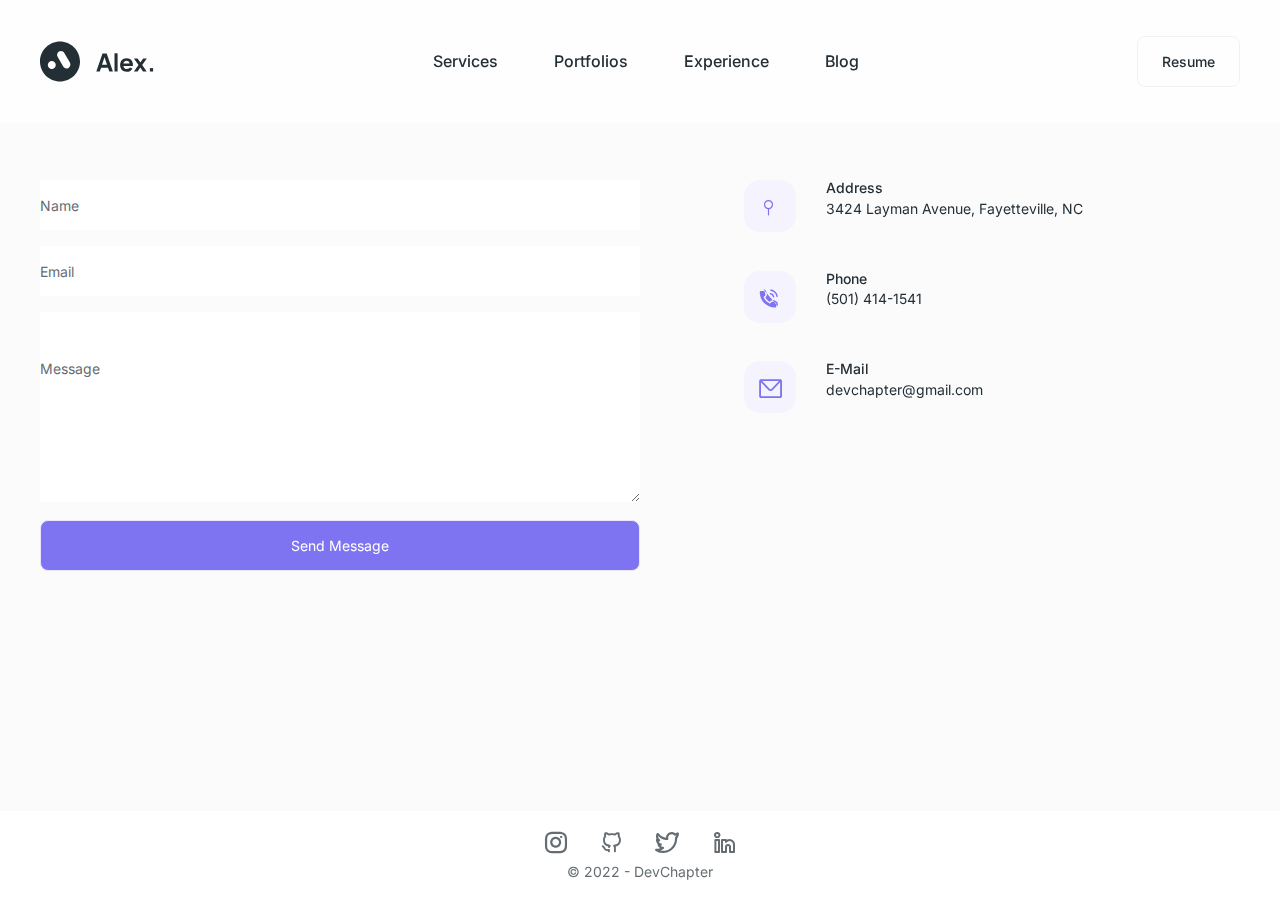
==== home.html @ d9681995 "second" ====
<!DOCTYPE html>
<html lang="ru">

<head>
	<title>HomePage</title>
	<meta charset="UTF-8">
	<meta name="format-detection" content="telephone=no">
	<!-- <style>body{opacity: 0;}</style> -->
	<link rel="stylesheet" href="css/style.min.css?_v=20221115214520">
	<link rel="shortcut icon" href="favicon.ico">
	<!-- <meta name="robots" content="noindex, nofollow"> -->
	<meta name="viewport" content="width=device-width, initial-scale=1.0">
</head>

<body>
	<div data-fp class="wrapper">
		<header class="header">
			<div class="header__container">
				<a href="" class="header__clogo"><img src="img/logo.svg" alt="logo"></a>
				<!-- <a href="" class="header__logo">

			<svg class="icon">
				<use xlink:href="img/icons/icons.svg#svg-logo"></use>
			</svg>

		</a> -->

				<div class="header__menu menu">

					<nav class="menu__body">
						<ul class="menu__list">
							<li class="menu__item"><a data-goto=".services" href="" class="menu__link">Services</a></li>
							<li class="menu__item"><a data-goto=".portfolio" href="" class="menu__link">Portfolios</a></li>
							<li class="menu__item"><a data-goto=".carer" href="" class="menu__link">Experience</a></li>
							<li class="menu__item"><a data-goto=".blog" href="" class="menu__link">Blog</a></li>
						</ul>
					</nav>
				</div>
				<div class="header__actions">
					<a href="" class="header__button">Resume</a>
					<button type="button" class=" icon-menu">
						<span></span>
						<!-- <span></span>
				<span></span> -->
					</button>

				</div>

			</div>
		</header>
		<main class="page">
			<!-- <section data-fp-section class="page__main main-section">
				<div class="main-section__container">

					<div class="main-section__content">
						<div class="main-section__title title">
							<div class="title__label">MY NAME IS</div>
							<h1 class="title__value title__value_big">Alex<span> Smith.</span>
							</h1>
						</div>
						<div class="main-section__text text">
							<p>
								Creative front-end developer with more than +5 years of experience in enterprise
								companies
								and
								startups. Proficient in JavaScript, Angular, and React. Passionate about UI/UX
							</p>
						</div>
						<div class="main-section__social social">
							<a href="" class="social__link _icon-s-instagram"></a>
							<a href="" class="social__link _icon-s-git"></a>
							<a href="" class="social__link _icon-s-twi"></a>
							<a href="" class="social__link _icon-s-lnd"></a>
						</div>
					</div>
					<div class="main-section__decor decor-main-section">
						<div class="decor-main-section__box">
							<div class="decor-main-section__image">
								<picture><source srcset="img/main/picture.webp" type="image/webp"><img class="decor-main-section__picture" src="img/main/picture.png" alt="picture"></picture>
							</div>
						</div>
					</div>
				</div>
			</section>
			<section data-fp-section class="page__services services">
				<div class="services__container">
					<div class="services__title title">
						<div class="title__label">SERVICES</div>
						<h2 class="title__value">Specialized in
						</h2>
					</div>
					<div class="services__items">
						<article class="services__item item-service">
							<div class="item-service__icon"><img src="img/services/service-1.svg" alt="icon"></div>
							<h4 class="item-service__title">UI/UX Design</h4>
							<div class="item-service__text">Turn what you have in mind of a digital product into
								reality. For any platform you consider.</div>
						</article>
						<article class="services__item item-service">
							<div class="item-service__icon"><img src="img/services/service-2.svg" alt="icon"></div>
							<h4 class="item-service__title">Application Development</h4>
							<div class="item-service__text">Standard designing, building, and implementing your
								applications with documentation.
							</div>
						</article>
						<article class="services__item item-service">
							<div class="item-service__icon"><img src="img/services/service-3.svg" alt="icon"></div>
							<h4 class="item-service__title">Web Development</h4>
							<div class="item-service__text">Create and maintain your websites and also take care of its
								performance and traffic capacity.</div>
						</article>
					</div>
				</div>
			</section>
			<section data-fp-section class="page__portfolio portfolio">
				<div class="portfolio__container _container">
					<div class="portfolio__wrapper">
						<div class="portfolio__title title">
							<div class="title__label">MY WORKS</div>
							<h2 class="title__value">Featured Portfolios
							</h2>
						</div>
						<div class="portfolio__slider-controls">
							<div class=" portfolio__slider-prev portfolio__slider_last _icon-arrow"></div>
							<div class="portfolio__slider-next _icon-arrow"></div>
						</div>
					</div>
					<div class="portfolio__slider">
						<div class="portfolio__swiper">
							<div class="portfolio__slide">
								<div class="portfolio__item">
									<div class="portfolio__picture-ibg"><img src="img/Portfolios/pic1.jpg" alt=""
											class="portfolio__img">
									</div>
									<div class="portfolio__content content-portfolio">
										<div class="content-portfolio__title">Agency Website.</div>
										<button class="content-portfolio__button button">WordPress</button>
										<a href="" class="content-portfolio__link _icon-link"></a>
									</div>
								</div>
							</div>
							<div class="portfolio__slide">
								<div class="portfolio__item">
									<div class="portfolio__picture-ibg"><img src="img/Portfolios/pic2.jpg" alt=""
											class="portfolio__img"></div>
									<div class="portfolio__content content-portfolio">
										<div class="content-portfolio__title">Dashboard Website.</div>
										<button class="content-portfolio__button button">React</button>
										<a href="" class="content-portfolio__link _icon-link"></a>
									</div>
								</div>
							</div>
							<div class="portfolio__slide">
								<div class="portfolio__item">
									<div class="portfolio__picture-ibg"><img src="img/Portfolios/pic3.jpg" alt=""
											class="portfolio__img"></div>
									<div class="portfolio__content content-portfolio">
										<div class="content-portfolio__title">Support Center Website.</div>
										<button class="content-portfolio__button button">PHP</button>
										<a href="" class="content-portfolio__link _icon-link"></a>
									</div>
								</div>
							</div>

							<div class="portfolio__slide">
								<div class="portfolio__item">
									<div class="portfolio__picture-ibg"><img src="img/Portfolios/pic3.jpg" alt=""
											class="portfolio__img"></div>
									<div class="portfolio__content content-portfolio">
										<div class="content-portfolio__title">Support Center Website.</div>
										<button class="content-portfolio__button button">PHP</button>
										<a href="" class="content-portfolio__link _icon-link"></a>
									</div>
								</div>
							</div>
						</div>
					</div>

				</div>
			</section>
			<section data-fp-section class="page__career carer">
				<div data-tabs="768" class="career__container">
					<div class="career__title title">
						<div class="title__label">career path</div>
						<div class="title__value">Work Experice</div>
					</div>
					<nav data-tabs-titles class="career__navigation navigation-career">
						<button type="button" class="navigation-career__title _tab-active">Apple</button>
						<button type="button" class="navigation-career__title">Microsoft</button>
						<button type="button" class="navigation-career__title">Facebook</button>
						<button type="button" class="navigation-career__title">Slack</button>

					</nav>
					<div data-tabs-body class="career__content content-career">
						<div class="content-career__body">
							<div class="content-career__title">Front-end Developer Apple .Inc</div>
							<div class="content-career__location">California, United States</div>
							<div class="content-career__time">Nov 2020 - Present · Full-time</div>
							<div class="content-career__categories">
								<a href="#" class="content-career__link">Swift</a>
								<a href="#" class="content-career__link">Go</a>
							</div>
							<ol class="content-career__list list-content-career">
								<li class="list-content-career__link">
									Improving overall website performance for mobile
									users.
								</li>
								<li class="list-content-career__link">
									Collaborate with back-end developers and web
									designers to improve usability
								</li>
								<li class="list-content-career__link">
									Add voice search feature for mobile app.
								</li>
								<li class="list-content-career__link">
									Developing an admin panel to manage contents,
									users, products and ...
								</li>
							</ol>

						</div>
						<div class="content-career__body">
							<div class="content-career__title">FullStack Softline</div>
							<div class="content-career__location">California, United States</div>
							<div class="content-career__time">Nov 2020 - Present · Full-time</div>
							<div class="content-career__categories">
								<a href="#" class="content-career__link">Swift</a>
								<a href="#" class="content-career">Go</a>
							</div>
							<ol class="content-career__list list-content-career">
								<li class="list-content-career__link">
									Improving overall website performance for mobile
									users.
								</li>
								<li class="list-content-career__link">
									Collaborate with back-end developers and web
									designers to improve usability
								</li>
								<li class="list-content-career__link">
									Add voice search feature for mobile app.
								</li>
								<li class="list-content-career__link">
									Developing an admin panel to manage contents,
									users, products and ...
								</li>
							</ol>
						</div>
						<div class="content-career__body">
							<div class="content-career__title">Back-end Devaloper FB</div>
							<div class="content-career__location">California, United States</div>
							<div class="content-career__time">Nov 2020 - Present · Full-time</div>
							<div class="content-career__categories">
								<a href="#" class="content-career__link">Swift</a>
								<a href="#" class="content-career">Go</a>
							</div>
							<ol class="content-career__list list-content-career">
								<li class="list-content-career__link">
									Improving overall website performance for mobile
									users.
								</li>
								<li class="list-content-career__link">
									Collaborate with back-end developers and web
									designers to improve usability
								</li>
								<li class="list-content-career__link">
									Add voice search feature for mobile app.
								</li>
								<li class="list-content-career__link">
									Developing an admin panel to manage contents,
									users, products and ...
								</li>
							</ol>
						</div>
						<div class="content-career__body">
							<div class="content-career__title">Manager</div>
							<div class="content-career__location">California, United States</div>
							<div class="content-career__time">Nov 2020 - Present · Full-time</div>
							<div class="content-career__categories">
								<a href="#" class="content-career__link">Swift</a>
								<a href="#" class="content-career">Go</a>
							</div>
							<ol class="content-career__list list-content-career">
								<li class="list-content-career__link">
									Improving overall website performance for mobile
									users.
								</li>
								<li class="list-content-career__link">
									Collaborate with back-end developers and web
									designers to improve usability
								</li>
								<li class="list-content-career__link">
									Add voice search feature for mobile app.
								</li>
								<li class="list-content-career__link">
									Developing an admin panel to manage contents,
									users, products and ...
								</li>
							</ol>
						</div>
					</div>
				</div>

			</section>

			<section data-fp-section class="page__blog blog">
				<div class="blog__container">
					<div class="blog__title title">
						<div class="blog__title_wrapper">
							<div class="title__label">MY ARTICLES</div>
							<h2 class="title__value">Personal Blog
							</h2>
						</div>
					</div>
					<div class="blog__cards">
						<div class="card-blog">
							<a href="#" class="card-blog__picture-ibg"><picture><source srcset="img/Blog/pic1.webp" type="image/webp"><img src="img/Blog/pic1.jpg" alt=""></picture></a>
							<article class="card-blog__content">
								<a href="#" class="card-blog__title">How to prototype in figma
								</a>
								<div class="card-blog__date">July 15, 2021
								</div>
								<div class="card-blog__text">Lorem ipsum dolor sit amet, consectetur adipiscing elit.
									Fusce
									id magna nec ante scelerisque laoreet. Fusce finibus ...
								</div>
								<a href="" class="card-blog__link">Continue Reading </a>
							</article>

						</div>
						<div class="card-blog">
							<a href="#" class="card-blog__picture-ibg"><picture><source srcset="img/Blog/pic2.webp" type="image/webp"><img src="img/Blog/pic2.jpg" alt=""></picture></a>
							<article class="card-blog__content">
								<a href="#" class="card-blog__title">Being more productive with Notion.
								</a>
								<div class="card-blog__date">July 15, 2021
								</div>
								<div class="card-blog__text">Lorem ipsum dolor sit amet, consectetur adipiscing elit.
									Fusce
									id magna nec ante scelerisque laoreet. Fusce finibus ...
								</div>
								<a href="" class="card-blog__link">Continue Reading </a>
							</article>
						</div>
						<div class="card-blog">
							<a href="#" class="card-blog__picture-ibg"><picture><source srcset="img/Blog/pic3.webp" type="image/webp"><img src="img/Blog/pic3.jpg" alt=""></picture></a>
							<article class="card-blog__content">
								<a href="#" class="card-blog__title">Beginners guide to adobe illustrator
								</a>
								<div class="card-blog__date">July 15, 2021
								</div>
								<div class="card-blog__text">Lorem ipsum dolor sit amet, consectetur adipiscing elit.
									Fusce
									id magna nec ante scelerisque laoreet. Fusce finibus ...
								</div>
								<a href="" class="card-blog__link">Continue Reading </a>
							</article>
						</div>
					</div>
				</div>
			</section>

			<section data-fp-section class="page__testimonials testimonials">
				<div class="testimonials__container">
					<div class="testimonials__title title">

						<div class="title__label">MY ARTICLES</div>
						<h2 class="title__value">Testimonials
						</h2>

					</div>
					<div class="testimonials__items">
						<div class="testimonials__item item-testimonials ">
							<div class="item-testimonials__avatar-ibg"><picture><source srcset="img/testimonials/Avatar1.webp" type="image/webp"><img src="img/testimonials/Avatar1.jpg" alt=""></picture>
							</div>
							<div class="item-testimonials__text text">We were very pleased to hear how you resolved our
								website's
								user interface issues and challenges.
							</div>
							<div class="item-testimonials__name">Amelia Miller</div>
							<div class="item-testimonials__profession date">Designer</div>
						</div>
						<div class="testimonials__item item-testimonials ">
							<div class="item-testimonials__avatar-ibg"><picture><source srcset="img/testimonials/Avatar2.webp" type="image/webp"><img src="img/testimonials/Avatar2.jpg" alt=""></picture>
							</div>
							<div class="item-testimonials__text text">I’m glad I decided to work with you. The project
								was delivered on time with all the requirements.

							</div>
							<div class="item-testimonials__name">James Delaney
							</div>
							<div class="item-testimonials__profession date">Developer</div>
						</div>
						<div class="testimonials__item item-testimonials ">
							<div class="item-testimonials__avatar-ibg"><picture><source srcset="img/testimonials/Avatar3.webp" type="image/webp"><img src="img/testimonials/Avatar3.jpg" alt=""></picture>
							</div>
							<div class="item-testimonials__text text">The management of our projects was always faced
								with difficulties, but you handled these well.
								The management of our projects was always faced
								with difficulties, but you handled these well.

							</div>
							<div class="item-testimonials__name">Isabella Bennett</div>
							<div class="item-testimonials__profession date">Manager</div>
						</div>
					</div>
				</div>
			</section>


			<section data-fp-section class="page__skills skills">
				<div class="skills__container">
					<div class="skills__title title">
						<div class="title__label">LEARNING PATH</div>
						<h2 class="title__value">Education & Skills
						</h2>
					</div>

					<div class="skills__body">
						<div class="skills__timeline timeline">
							<div class="timeline__item">
								<div class="timeline__title">Kingston university</div>
								<div class="timeline__text">Master's degree - Software Engineering</div>
								<div class="timeline__date">2019 - 2021</div>
							</div>

							<div class="timeline__item">
								<div class="timeline__title">Kingston university</div>
								<div class="timeline__text">Bachelor's degree - Computer Engineering</div>
								<div class="timeline__date">2015 - 2019</div>
							</div>
							<div class="timeline__item">
								<div class="timeline__title">Westminster School </div>
								<div class="timeline__text">Master's degree - Software Engineering</div>
								<div class="timeline__date">2019 - 2021</div>
							</div>
						</div>
						<div class="skills__content content-skills">
							<div class="content-skills__text text">
								<p>For 5+ years, I have been continuously learning in the field of front-end and
									experimenting with new technologies and frameworks, and here you can see a summary
									of my
									skills.</p>
							</div>
							<div class="content-skills__items">
								<div class="content-skills__item">
									<div class="content-skills__label">React</div>
									<div class="content-skills__line">
										<span style="width:67.5%"></span>
									</div>

								</div>
								<div class="content-skills__item">
									<div class="content-skills__label">Angular</div>
									<div class="content-skills__line">
										<span style="width:52%"></span>
									</div>

								</div>
								<div class="content-skills__item">
									<div class="content-skills__label">Javascript</div>
									<div class="content-skills__line">
										<span style="width:63.8%"></span>
									</div>

								</div>
							</div>
						</div>
					</div>
				</div>
			</section> -->


		</main>


		<div data-fp-section class="page-bottom bottom-page">
			<section class="page__contact contact">
				<div class="contact__container _container">
					<div class="contact__left">
						<form class="contact__form form" action="">
							<div class="form__item">
								<input data-required data-placeholder-nohide autocomplete="off" placeholder="Name" type="text" name="form[]" data-error="Введите имя" data-value="" class=" form__input">
							</div>
							<div class="form__item">
								<input data-required="email" data-placeholder-nohide autocomplete="off" type="mail" placeholder="Email" name="form[]" data-error="Введен не верный E-mail" data-value="" class="form__input">
							</div>
							<div class="form__item">
								<textarea data-placeholder-nohide autocomplete="off" placeholder="Message" name="form[]" data-value="" class="form__input"></textarea>
							</div>
							<button type="submit" class="form__button">Send Message</button>
						</form>
					</div>
					<div class="contact__right">
						<a href="" alt="" class="contact__address _icon-pin">
							<!-- <svg class="contact__icon">
						<use xlink:href="img/icons/icons.svg#svg-pin"></use>
					</svg> -->
							<p>Address</p> 3424 Layman Avenue, Fayetteville, NC
						</a>
						<a href="" alt="" class="contact__phone _icon-phone">
							<!-- <svg class="contact__icon">
						<use xlink:href="img/icons/icons.svg#svg-phone"></use>
					</svg> -->
							<p>Phone</p>
							(501) 414-1541
						</a>
						<a href="" alt="" class="contact__mail _icon-mail">
							<!-- <svg class="contact__icon">
						<use xlink:href="img/icons/icons.svg#svg-mail"></use>
					</svg> -->
							<p>E-Mail</p>
							devchapter@gmail.com
						</a>
					</div>
				</div>
			</section>
			<footer class="footer">
				<div class="footer__container">
					<div class="footer__social social">
						<a href="www.instagram.com" class="social__link _icon-s-instagram"></a>
						<a href="" class="social__link _icon-s-git"></a>
						<a href="" class="social__link _icon-s-twi"></a>
						<a href="" class="social__link _icon-s-lnd"></a>
					</div>
					<!-- <ul class="footer__social social">
			<li class="social-item">
				<a href="" class="social__link _icon-s-instagram"></a>
			</li>
			<li class="social-item">
				<a href="" class="social__link _icon-s-git"></a>
			</li>
			<li class="social-item">
				<a href="" class="social__link _icon-s-twi"></a>
			</li>
			<li class="social-item">
				<a href="" class="social__link _icon-s-lnd"></a>
			</li>
		</ul> -->
					<div class="footer__copy">© 2022 - DevChapter</div>
				</div>
			</footer>

		</div>
	</div>
	<!-- <div id="popup" aria-hidden="true" class="popup">
	<div class="popup__wrapper">
		<div class="popup__content">
			<button data-close type="button" class="popup__close">Закрыть</button>
			<div class="popup__text">
				Text
			</div>
		</div>
	</div>
</div> -->
	<script src="js/app.min.js?_v=20221115214520"></script>
</body>

</html>
---- css/style.min.css ----
@charset "UTF-8";@import url(https://fonts.googleapis.com/css?family=Inter:regular,500&display=swap);@import url(https://fonts.googleapis.com/css?family=Plus+Jakarta+Sans:regular,500,600,700&display=swap);@font-face{font-family:icons;font-display:swap;src:url(../fonts/icons.woff2) format("woff2"),url(../fonts/icons.woff) format("woff");font-weight:400;font-style:normal}.navigation-career__title._tab-active::after,[class*=_icon-]:before{font-family:icons;font-style:normal;font-weight:400;font-variant:normal;text-transform:none;line-height:1;-webkit-font-smoothing:antialiased;-moz-osx-font-smoothing:grayscale}[class*=_icon-]:before{display:block}._icon-logo:before{content:"\e906"}._icon-mail:before{content:"\e907"}._icon-phone:before{content:"\e909"}._icon-pin:before{content:"\e908"}._icon-arrow:before{content:"\e900"}._icon-link:before{content:"\e901"}._icon-s-git:before{content:"\e902"}._icon-s-instagram:before{content:"\e903"}._icon-s-lnd:before{content:"\e904"}._icon-s-twi:before{content:"\e905"}*{padding:0;margin:0;border:0}*,:after,:before{-webkit-box-sizing:border-box;box-sizing:border-box}body,html{height:100%;min-width:320px}body{color:#232e35;line-height:1;font-family:Inter;font-size:1rem;-ms-text-size-adjust:100%;-moz-text-size-adjust:100%;-webkit-text-size-adjust:100%;-webkit-font-smoothing:antialiased;-moz-osx-font-smoothing:grayscale}button,input,textarea{font-family:Inter;font-size:inherit}button{cursor:pointer;color:inherit;background-color:inherit}a{color:inherit;text-decoration:none}a:visited{text-decoration:none}a:hover{text-decoration:none}ul li{list-style:none}img{vertical-align:top}h1,h2,h3,h4,h5,h6{font-weight:inherit;font-size:inherit}.icon{fill:#232e35;width:7.0625rem;height:2.5rem;position:relative;z-index:5}.lock body{overflow:hidden;-ms-touch-action:none;touch-action:none;-ms-scroll-chaining:none;overscroll-behavior:none}.wrapper{min-height:100%;display:-webkit-box;display:-ms-flexbox;display:flex;-webkit-box-orient:vertical;-webkit-box-direction:normal;-ms-flex-direction:column;flex-direction:column;overflow:hidden}.wrapper>main{-webkit-box-flex:1;-ms-flex:1 1 auto;flex:1 1 auto}.wrapper>*{min-width:0}[class*=__container]{max-width:76.875rem;margin:0 auto;min-height:100%;padding:0 .9375rem}.form__button{background-color:#7e74f1;color:#fff;font-size:.875rem;line-height:1.2142857143;padding-top:1rem;padding-bottom:1rem;border:1px solid #eae6fe;border-radius:8px}.button{display:-webkit-inline-box;display:-ms-inline-flexbox;display:inline-flex;padding:.25rem;color:#656d72;border:1px solid #f5f5f5;border-radius:4px;text-align:center;-webkit-box-pack:center;-ms-flex-pack:center;justify-content:center}.button._fw{width:100%}.fp-init body{overflow:hidden;-ms-touch-action:none;touch-action:none;-ms-scroll-chaining:none;overscroll-behavior:none}[data-fp]{min-height:100vh}.touch [data-fp]{min-height:calc(var(--vh,1vh) * 100)}.fp-init [data-fp]{z-index:1;-ms-touch-action:none;touch-action:none;position:relative;overflow:hidden}.fp-switching [data-fp-section]{-ms-touch-action:none;touch-action:none}.fp-init [data-fp-section]{position:absolute;top:0;left:0;right:0;bottom:0;width:100%;height:100%;overflow:auto}.fp-init .cards-mode [data-fp-section],.fp-init .slider-mode [data-fp-section]{-webkit-transition:-webkit-transform .7s cubic-bezier(.55,.085,0,.99) 0s;transition:-webkit-transform .7s cubic-bezier(.55,.085,0,.99) 0s;-o-transition:transform .7s cubic-bezier(.55,.085,0,.99) 0s;transition:transform .7s cubic-bezier(.55,.085,0,.99) 0s;transition:transform .7s cubic-bezier(.55,.085,0,.99) 0s,-webkit-transform .7s cubic-bezier(.55,.085,0,.99) 0s}.fp-init .fade-mode [data-fp-section]{-webkit-transition:opacity .5s ease-in-out 0s,visibility .5s ease-in-out 0s;-o-transition:opacity .5s ease-in-out 0s,visibility .5s ease-in-out 0s;transition:opacity .5s ease-in-out 0s,visibility .5s ease-in-out 0s}.fp-bullets{position:fixed;top:50%;-webkit-transform:translate(0,-50%);-ms-transform:translate(0,-50%);transform:translate(0,-50%);right:2.5rem;max-height:100%;display:-webkit-box;display:-ms-flexbox;display:flex;-webkit-box-orient:vertical;-webkit-box-direction:normal;-ms-flex-direction:column;flex-direction:column;-ms-flex-wrap:wrap;flex-wrap:wrap;-webkit-box-align:center;-ms-flex-align:center;align-items:center;-webkit-box-pack:center;-ms-flex-pack:center;justify-content:center;z-index:2;gap:.625rem}.fp-bullets .fp-bullet{cursor:pointer;width:1.25rem;height:1.25rem;-webkit-box-flex:0;-ms-flex:0 0 1.25rem;flex:0 0 1.25rem;border-radius:.625rem;background-color:#100c46;-webkit-box-shadow:0 0 .1875rem #6257fe,0 0 1.875rem rgba(255,255,255,.8);box-shadow:0 0 .1875rem #6257fe,0 0 1.875rem rgba(255,255,255,.8);border:.0625rem solid #fff;opacity:.6;-webkit-transition:opacity .4s ease-in-out 0s,background-color .4s ease-in-out 0s,-webkit-transform .4s ease-in-out 0s,-webkit-box-shadow .4s ease-in-out 0s;transition:opacity .4s ease-in-out 0s,background-color .4s ease-in-out 0s,-webkit-transform .4s ease-in-out 0s,-webkit-box-shadow .4s ease-in-out 0s;-o-transition:transform .4s ease-in-out 0s,opacity .4s ease-in-out 0s,background-color .4s ease-in-out 0s,box-shadow .4s ease-in-out 0s;transition:transform .4s ease-in-out 0s,opacity .4s ease-in-out 0s,background-color .4s ease-in-out 0s,box-shadow .4s ease-in-out 0s;transition:transform .4s ease-in-out 0s,opacity .4s ease-in-out 0s,background-color .4s ease-in-out 0s,box-shadow .4s ease-in-out 0s,-webkit-transform .4s ease-in-out 0s,-webkit-box-shadow .4s ease-in-out 0s}.fp-bullets .fp-bullet-active{opacity:1;background-color:#6257fe;-webkit-transform:translate3D(-.3125rem,-.125rem,0);-ms-transform:translate3D(-.3125rem,-.125rem,0);transform:translate3D(-.3125rem,-.125rem,0);-webkit-box-shadow:.3125rem .125rem .1875rem #100c46,0 0 1.875rem rgba(255,255,255,.8);box-shadow:.3125rem .125rem .1875rem #100c46,0 0 1.875rem rgba(255,255,255,.8)}[class*=-ibg]{position:relative}[class*=-ibg] img{position:absolute;width:100%;height:100%;top:0;left:0;-o-object-fit:cover;object-fit:cover}[class*=-ibg_contain] img{-o-object-fit:contain;object-fit:contain}.page__services{background:#fbfbfb}.page__career{background:#fbfbfb}.page__contact{background:#fbfbfb}.title__label{text-transform:uppercase;font-weight:500;font-size:.75rem;line-height:2;letter-spacing:.625em;color:#656d72;display:-webkit-box;display:-ms-flexbox;display:flex;-webkit-box-align:center;-ms-flex-align:center;align-items:center;gap:1rem}.title__label::before{content:"";width:1rem;height:.125rem;background-color:#d9d9d9}.title__label:not(:last-child){margin-bottom:.75em}.title__value{font-family:"Plus Jakarta Sans";font-weight:700;font-size:2.25rem;line-height:1.25}.title__value_big{line-height:1.25}.title__value span{color:#7e74f1}.text{line-height:2}.text:not(:last-child){margin-bottom:.9375rem}.social{display:-webkit-box;display:-ms-flexbox;display:flex;-ms-flex-wrap:wrap;flex-wrap:wrap;-webkit-box-align:center;-ms-flex-align:center;align-items:center;row-gap:.3125rem}.social__link{font-size:1.375rem;-webkit-transition:color .3s ease 0s;-o-transition:color .3s ease 0s;transition:color .3s ease 0s}.date{display:-webkit-inline-box;display:-ms-inline-flexbox;display:inline-flex;-webkit-box-pack:center;-ms-flex-pack:center;justify-content:center;-webkit-box-align:center;-ms-flex-align:center;align-items:center;-ms-grid-column-align:start;justify-self:start;font-size:.75rem;background-color:#fbfbfb;font-weight:500;line-height:1.2083333333;padding:.5rem .5rem}@-webkit-keyframes fade{0%{opacity:0}100%{opacity:1}}@keyframes fade{0%{opacity:0}100%{opacity:1}}.main-section__container{padding-bottom:1.875rem;padding-top:5rem;display:-ms-grid;display:grid;-ms-grid-columns:(1fr)[2];grid-template-columns:repeat(2,1fr);min-height:100%;-webkit-box-align:center;-ms-flex-align:center;align-items:center;-webkit-column-gap:1.25rem;-moz-column-gap:1.25rem;column-gap:1.25rem}.main-section .decor-main-section{max-width:336px;margin:0 1.375rem;-ms-grid-column-align:center;justify-self:center}.main-section .decor-main-section__box{position:relative;padding-bottom:119.0476190476%}.main-section .decor-main-section__box::after,.main-section .decor-main-section__box::before{content:"";position:absolute;top:0;left:0;width:100%;height:100%;border-radius:1rem}.main-section .decor-main-section__box::after{z-index:2;background:#eae6fe url(../img/main/lines.svg) top right/58% no-repeat}.main-section .decor-main-section__box::before{display:block;background-color:#7e74f1;z-index:1;-webkit-transform:rotate(-9deg);-ms-transform:rotate(-9deg);transform:rotate(-9deg)}.main-section .decor-main-section__image{position:absolute;top:0;left:0;width:100%;height:100%;border-radius:1rem;overflow:hidden}.main-section .decor-main-section__picture{z-index:3;position:absolute;bottom:0;left:0;max-width:100%}.services__container{display:-webkit-box;display:-ms-flexbox;display:flex;-webkit-box-orient:vertical;-webkit-box-direction:normal;-ms-flex-direction:column;flex-direction:column;-webkit-box-pack:center;-ms-flex-pack:center;justify-content:center;-webkit-box-align:center;-ms-flex-align:center;align-items:center;padding-bottom:1.875rem;padding-top:5rem}.services__title:not(:last-child){margin-bottom:6.5rem}.services__items{width:100%;display:-ms-grid;display:grid;gap:3.5rem;grid-template-columns:repeat(auto-fill,minmax(17.5rem,1fr))}.item-service{background:#fff;border-radius:8px;display:-ms-grid;display:grid;justify-items:center;text-align:center}.item-service__icon{width:3.5rem;height:3.5rem;display:-webkit-box;display:-ms-flexbox;display:flex;-webkit-box-pack:center;-ms-flex-pack:center;justify-content:center;-webkit-box-align:center;-ms-flex-align:center;align-items:center;background:#f5f3fe;border-radius:16px}.item-service__icon:not(:last-child){margin-bottom:1.5rem}.item-service__title{font-weight:500;line-height:1.25}.item-service__title:not(:last-child){margin-bottom:1rem}.item-service__text{font-size:.875rem;line-height:1.7142857143}.portfolio__container{padding-bottom:1.875rem;padding-top:8.75rem;position:relative;display:-webkit-box;display:-ms-flexbox;display:flex;-webkit-box-orient:vertical;-webkit-box-direction:normal;-ms-flex-direction:column;flex-direction:column}.portfolio__wrapper{display:-webkit-box;display:-ms-flexbox;display:flex;-webkit-box-align:center;-ms-flex-align:center;align-items:center;-webkit-box-pack:justify;-ms-flex-pack:justify;justify-content:space-between}.portfolio__slider{position:relative;margin-right:-15px;padding-right:15px}.portfolio__item{padding-bottom:1.5rem;border-radius:4px;position:relative}.portfolio__picture-ibg{display:block;max-width:100%;padding-bottom:81.163434903%;margin-bottom:1.375rem}.portfolio__content{padding-left:1.5rem}.portfolio__slider-controls{display:-webkit-box;display:-ms-flexbox;display:flex;gap:1rem}.portfolio__slider-controls>div{width:2.5rem;height:2.5rem;border-radius:50%;display:-webkit-box;display:-ms-flexbox;display:flex;-webkit-box-pack:center;-ms-flex-pack:center;justify-content:center;-webkit-box-align:center;-ms-flex-align:center;align-items:center;font-size:12px;color:#7e74f1;background-color:#eae6fe}.portfolio .portfolio__slider-prev{-webkit-transform:rotate(-180deg);-ms-transform:rotate(-180deg);transform:rotate(-180deg)}.portfolio .portfolio__slider-controls{cursor:pointer}.portfolio .portfolio__slider-controls .swiper-button-disabled{opacity:.5;cursor:default}.content-portfolio__title{font-family:"Plus Jakarta Sans";font-weight:500;line-height:1.25;margin-bottom:1rem}.content-portfolio__button{color:#656d72;border:1px solid #f5f5f5;border-radius:4px;padding:.5rem;font-size:.75rem;line-height:.8;margin-right:1rem}.content-portfolio__button::before{content:"";position:absolute;left:0;top:0;width:100%;height:100%}.content-portfolio__link{display:inline-block;color:#656d72}.career__container{padding-top:8.75rem}.career__navigation{display:-webkit-box;display:-ms-flexbox;display:flex;-ms-flex-wrap:wrap;flex-wrap:wrap}.career__content{-ms-grid-row-span:2;grid-row:span 2}.navigation-career__title{display:block;text-align:left;-ms-flex-item-align:center;-ms-grid-row-align:center;align-self:center;padding:.875rem 1.5rem;line-height:1.1875;width:17.5rem}.navigation-career__title._tab-active{color:#7e74f1;display:-webkit-box;display:-ms-flexbox;display:flex;-webkit-box-pack:justify;-ms-flex-pack:justify;justify-content:space-between;-webkit-box-align:center;-ms-flex-align:center;align-items:center}.navigation-career__title._tab-active::after{content:"\e900";font-size:.75rem}.content-career__body{color:#656d72;font-weight:500;font-size:.875rem;line-height:1.7142857143}._tab-spoller .content-career__body{display:none}._tab-active+.content-career__body{display:block;-webkit-animation:fade .8s linear;animation:fade .8s linear}.content-career__title{font-size:1.125rem;line-height:1.2777777778;color:#232e35}.content-career__categories{display:-webkit-box;display:-ms-flexbox;display:flex;gap:1rem;-webkit-box-align:center;-ms-flex-align:center;align-items:center}.content-career__link{padding:.25rem .5rem;border:1px solid #f1f1f1;border-radius:4px;-webkit-transition:background-color .3s ease 0s;-o-transition:background-color .3s ease 0s;transition:background-color .3s ease 0s}.list-content-career{display:-webkit-box;display:-ms-flexbox;display:flex;-webkit-box-orient:vertical;-webkit-box-direction:normal;-ms-flex-direction:column;flex-direction:column;border-top:1px solid #f1f1f1}.list-content-career__link{padding-left:.625rem;position:relative;list-style-type:"- "}.blog__container{display:-webkit-box;display:-ms-flexbox;display:flex;-webkit-box-orient:vertical;-webkit-box-direction:normal;-ms-flex-direction:column;flex-direction:column;-webkit-box-align:center;-ms-flex-align:center;align-items:center;padding:150px 0 0 0}.blog__title{margin-bottom:1.25rem}.blog__cards{width:100%;display:-ms-grid;display:grid;grid-template-columns:repeat(auto-fill,minmax(22.5625rem,1fr))}.card-blog{display:-ms-grid;display:grid;min-height:100%;padding-bottom:1.5rem;border-width:0 1px 1px 1px;border-style:solid;border-color:#f1f1f1;border-radius:0 0 8px 8px}.card-blog__picture-ibg{max-width:100%;display:block;padding-bottom:67.3130193906%}.card-blog__picture-ibg img{-webkit-transition:scale .3s ease 0s;-o-transition:scale .3s ease 0s;transition:scale .3s ease 0s}.card-blog__content{display:-ms-grid;display:grid;gap:1rem;padding:1rem 1rem 0 1rem}.card-blog__title{font-family:Plus Jakarta Sans;font-weight:500;line-height:1.5;position:relative}.card-blog__title::before{content:"";position:absolute;left:0;bottom:0;width:0%;height:.5px;background-color:#000;-webkit-transition:all .3s ease 0s;-o-transition:all .3s ease 0s;transition:all .3s ease 0s}.card-blog__date{display:-webkit-inline-box;display:-ms-inline-flexbox;display:inline-flex;-webkit-box-pack:center;-ms-flex-pack:center;justify-content:center;-webkit-box-align:center;-ms-flex-align:center;align-items:center;-ms-grid-column-align:start;justify-self:start;font-size:.75rem;background-color:#fbfbfb;font-weight:500;line-height:1.2083333333;padding:.5rem .5rem}.card-blog__text{line-height:2;color:#656d72}.card-blog__link{color:#656d72;text-align:center}.testimonials{background-color:#fbfbfb;border-radius:.5rem}.testimonials__container{display:-webkit-box;display:-ms-flexbox;display:flex;-webkit-box-orient:vertical;-webkit-box-direction:normal;-ms-flex-direction:column;flex-direction:column;-webkit-box-pack:center;-ms-flex-pack:center;justify-content:center}.testimonials__items{display:-ms-grid;display:grid;grid-template-columns:repeat(auto-fill,minmax(18.75rem,1fr));row-gap:5rem}.item-testimonials{background-color:#fff;border-radius:.5rem;display:-webkit-box;display:-ms-flexbox;display:flex;-webkit-box-orient:vertical;-webkit-box-direction:normal;-ms-flex-direction:column;flex-direction:column;padding-bottom:1.5rem}.item-testimonials__avatar-ibg{border-radius:50%;width:6rem;height:6rem;overflow:hidden;margin-top:-3rem;-ms-flex-item-align:center;-ms-grid-row-align:center;align-self:center}.item-testimonials__avatar-ibg:not(:last-child){margin-bottom:2rem}.item-testimonials__text:not(:last-child){-webkit-box-flex:1;-ms-flex:1 1 auto;flex:1 1 auto}.item-testimonials__name{font-size:.875rem;font-weight:500;line-height:1.2857142857}.item-testimonials__profession{-ms-flex-item-align:start;align-self:flex-start}.skills__container{display:-webkit-box;display:-ms-flexbox;display:flex;-webkit-box-orient:vertical;-webkit-box-direction:normal;-ms-flex-direction:column;flex-direction:column;padding-top:9.375rem;padding-bottom:1.875rem}.skills__body{display:-ms-grid;display:grid;gap:2.5rem;-ms-grid-columns:1fr 1fr;grid-template-columns:1fr 1fr}.timeline{display:-ms-grid;display:grid;gap:4rem;position:relative}.timeline::before{content:"";position:absolute;left:.75rem;top:.15625em;height:100%;width:1px;background-color:#f1f1f1}.timeline__item{position:relative;padding-left:2.5rem}.timeline__item::before{content:"";position:absolute;width:1rem;height:1rem;border-radius:50%;left:.25rem;top:.15625em;background-color:#f1f1f1;z-index:3}.timeline__item:last-child::after{content:"";position:absolute;width:1px;height:100%;left:.75rem;bottom:0;background-color:#fff;z-index:2}.timeline__title{line-height:1.25;font-weight:500}.timeline__title:not(:last-child){margin-bottom:.625rem}.timeline__text{font-size:.875rem;line-height:1.2142857143}.timeline__text:not(:last-child){margin-bottom:1.5rem}.content-skills__items{display:-ms-grid;display:grid}.content-skills__label{font-weight:500;line-height:1.0625}.content-skills__label:not(:last-child){margin-bottom:1rem}.content-skills__line{background:#f5f3fe;border-radius:0 2px 2px 0;height:.5rem;position:relative}.content-skills__line span{position:absolute;top:0;left:0;height:100%;background-color:#7e74f1}.contact{-webkit-box-flex:1;-ms-flex:1 1 auto;flex:1 1 auto}.contact__container{display:-webkit-box;display:-ms-flexbox;display:flex}.contact__left{-webkit-box-flex:0;-ms-flex:0 1 50%;flex:0 1 50%}.contact__right{display:-webkit-box;display:-ms-flexbox;display:flex;-webkit-box-orient:vertical;-webkit-box-direction:normal;-ms-flex-direction:column;flex-direction:column;gap:3.125rem;font-size:.875rem;line-height:1.7142857143}.contact__right p{display:block;line-height:1.1875;font-weight:500}.contact__right>a{-webkit-box-orient:vertical;-webkit-box-direction:normal;-ms-flex-direction:column;flex-direction:column;gap:.375rem;padding-left:5.125rem;position:relative}.contact__right>a::after{-webkit-transition:all .3s ease 0s;-o-transition:all .3s ease 0s;transition:all .3s ease 0s;position:absolute;top:0;left:0;content:"";width:3.25rem;height:3.25rem;border-radius:1rem;background:#f5f3fe}.contact__right>a::before{-webkit-transition:all .3s ease 0s;-o-transition:all .3s ease 0s;transition:all .3s ease 0s;position:absolute;top:18px;left:15px;z-index:2;font-size:19px;z-index:2;color:#7e74f1}.contact__icon{height:20px;width:20px;position:absolute;left:16px;top:16px}.form{display:-webkit-box;display:-ms-flexbox;display:flex;-webkit-box-orient:vertical;-webkit-box-direction:normal;-ms-flex-direction:column;flex-direction:column;gap:1rem}.form input{padding-top:.9375rem;padding-bottom:.9375rem}.form input::-webkit-input-placeholder{padding-top:3rem;color:#656d72;line-height:1.2142857143;font-size:.875rem}.form input::-moz-placeholder{padding-top:3rem;color:#656d72;line-height:1.2142857143;font-size:.875rem}.form input:-ms-input-placeholder{padding-top:3rem;color:#656d72;line-height:1.2142857143;font-size:.875rem}.form input::-ms-input-placeholder{padding-top:3rem;color:#656d72;line-height:1.2142857143;font-size:.875rem}.form input::placeholder{padding-top:3rem;color:#656d72;line-height:1.2142857143;font-size:.875rem}.form textarea{height:11.875rem;resize:vertical}.form textarea::-webkit-input-placeholder{color:#656d72;line-height:1.2142857143;font-size:.875rem}.form textarea::-moz-placeholder{color:#656d72;line-height:1.2142857143;font-size:.875rem}.form textarea:-ms-input-placeholder{color:#656d72;line-height:1.2142857143;font-size:.875rem}.form textarea::-ms-input-placeholder{color:#656d72;line-height:1.2142857143;font-size:.875rem}.form textarea::placeholder{color:#656d72;line-height:1.2142857143;font-size:.875rem}.form__item{width:100%}.form__error{color:red}.form__input{width:100%}.form__input::-webkit-input-placeholder{padding-top:3rem;color:#656d72;line-height:1.2142857143;font-size:.875rem}.form__input::-moz-placeholder{padding-top:3rem;color:#656d72;line-height:1.2142857143;font-size:.875rem}.form__input:-ms-input-placeholder{padding-top:3rem;color:#656d72;line-height:1.2142857143;font-size:.875rem}.form__input::-ms-input-placeholder{padding-top:3rem;color:#656d72;line-height:1.2142857143;font-size:.875rem}.form__input::placeholder{padding-top:3rem;color:#656d72;line-height:1.2142857143;font-size:.875rem}.form__input:focus::-webkit-input-placeholder{opacity:.5}.form__input:focus::-moz-placeholder{opacity:.5}.form__input:focus:-ms-input-placeholder{opacity:.5}.form__input:focus::-ms-input-placeholder{opacity:.5}.form__input:focus::placeholder{opacity:.5}.header{position:fixed;width:100%;top:0;left:0;z-index:100;background-color:rgba(255,255,255,.75)}.header__container{display:-webkit-box;display:-ms-flexbox;display:flex;-webkit-box-align:center;-ms-flex-align:center;align-items:center;-webkit-box-pack:justify;-ms-flex-pack:justify;justify-content:space-between;gap:.9375rem;padding-bottom:.3125rem;padding-top:.3125rem;min-height:7.6875rem;padding-top:.625rem;padding-bottom:.625rem}.header__actions{display:-webkit-box;display:-ms-flexbox;display:flex;-webkit-box-align:center;-ms-flex-align:center;align-items:center;gap:.9375rem}.header__button{position:relative;z-index:5;border:1px solid #f1f1f1;border-radius:.5rem;padding:1rem 1.5rem;font-weight:500;font-size:.875rem;line-height:1.2142857143;-webkit-transition:background-color .3s ease 0s;-o-transition:background-color .3s ease 0s;transition:background-color .3s ease 0s}.menu{display:-webkit-box;display:-ms-flexbox;display:flex}.menu__item{text-align:right}.menu__link{font-weight:500;line-height:1.1875;-webkit-transition:color .3s ease 0s;-o-transition:color .3s ease 0s;transition:color .3s ease 0s}.icon-menu{display:none}.bottom-page{display:-webkit-box;display:-ms-flexbox;display:flex;-webkit-box-orient:vertical;-webkit-box-direction:normal;-ms-flex-direction:column;flex-direction:column}.footer__container{display:-webkit-box;display:-ms-flexbox;display:flex;-webkit-box-pack:center;-ms-flex-pack:center;justify-content:center;-webkit-box-align:center;-ms-flex-align:center;align-items:center;-webkit-box-orient:vertical;-webkit-box-direction:normal;-ms-flex-direction:column;flex-direction:column;gap:.625rem}.footer__social{color:#656d72}.footer__copy{color:#656d72;font-size:.875rem;line-height:1.2142857143}.footer [data-fp-section]{height:auto}.swiper{overflow:hidden}.swiper-wrapper{width:100%;height:100%;-webkit-box-sizing:content-box;box-sizing:content-box;display:-webkit-box;display:-ms-flexbox;display:flex;position:relative}.swiper-vertical .swiper-wrapper{-webkit-box-orient:vertical;-webkit-box-direction:normal;-ms-flex-direction:column;flex-direction:column}.swiper-autoheight .swiper-wrapper{-webkit-box-align:start;-ms-flex-align:start;align-items:flex-start}.swiper-initialized .swiper-slide{-ms-flex-negative:0;flex-shrink:0}.swiper-android .swiper-slide,.swiper-android .swiper-wrapper{-webkit-transform:translate3d(0,0,0);transform:translate3d(0,0,0)}.swiper-button-lock{display:none!important}@media (min-width:29.99875em){.career__container{-ms-grid-columns:auto 1fr;grid-template-columns:auto 1fr;grid-auto-flow:column}.career__navigation{-webkit-box-orient:vertical;-webkit-box-direction:normal;-ms-flex-direction:column;flex-direction:column}}@media (min-width:47.99875em){.main-section .decor-main-section{width:100%;-ms-grid-column-align:end;justify-self:end}.career__container{display:-ms-grid;display:grid;-ms-flex-line-pack:center;align-content:center;-webkit-box-align:start;-ms-flex-align:start;align-items:start;-ms-grid-columns:1fr;grid-template-columns:1fr;padding-top:0}.menu__list{display:-webkit-box;display:-ms-flexbox;display:flex;-ms-flex-wrap:wrap;flex-wrap:wrap;row-gap:.3125rem}}@media (min-width:47.99875em) and (min-width:76.875em){.career__container{-webkit-column-gap:9rem;-moz-column-gap:9rem;column-gap:9rem}.career__container{row-gap:5rem}}@media (min-width:47.99875em) and (min-width:77.5em){.menu__list{gap:3.5rem}}@media (min-width:76.875em){.title__value{font-size:2.25rem}.title__value_big{font-size:2.75rem}.social{-webkit-column-gap:2.125rem;-moz-column-gap:2.125rem;column-gap:2.125rem}.main-section__title:not(:last-child){margin-bottom:2rem}.main-section__text:not(:last-child){margin-bottom:2.5rem}.services__title:not(:last-child){margin-bottom:6.25rem}.item-service{padding:3.125rem}.portfolio__wrapper{margin-bottom:7.125rem}.career__navigation{gap:1.5rem}.career__content{padding-top:2rem}.navigation-career__title{width:17.5rem}.content-career__body{margin-bottom:1rem}.content-career__title{margin-bottom:1rem}.content-career__location{margin-bottom:1.3125rem}.content-career__time{margin-bottom:1rem}.content-career__categories{margin-bottom:1rem}.list-content-career{gap:1rem}.list-content-career{padding-top:1rem}.blog__cards{gap:2.5rem}.testimonials__title{margin-bottom:8.125rem}.testimonials__items{-webkit-column-gap:2.5rem;-moz-column-gap:2.5rem;column-gap:2.5rem}.item-testimonials{padding-left:2.375rem}.item-testimonials{padding-right:2.375rem}.item-testimonials__text:not(:last-child){margin-bottom:3rem}.skills__title{margin-bottom:7rem}.content-skills__text:not(:last-child){margin-bottom:4rem}.content-skills__items{gap:2.5rem}.contact__container{padding-top:11.25rem}.contact__container{gap:6.5rem}.contact__right{gap:3.125rem}.footer__container{padding-top:1.25rem}.footer__container{padding-bottom:1.25rem}}@media (max-width:20em){.title__value{font-size:1.75rem}.title__value_big{font-size:2.25rem}.social{-webkit-column-gap:1.5625rem;-moz-column-gap:1.5625rem;column-gap:1.5625rem}.main-section__title:not(:last-child){margin-bottom:1rem}.main-section__text:not(:last-child){margin-bottom:1.25rem}.services__title:not(:last-child){margin-bottom:1.875rem}.item-service{padding:.9375rem}.portfolio__wrapper{margin-bottom:1.875rem}.career__navigation{gap:.625rem}.career__content{padding-top:.9375rem}.navigation-career__title{width:6.25rem}.content-career__body{margin-bottom:.625rem}.content-career__title{margin-bottom:.625rem}.content-career__location{margin-bottom:.0000000625rem}.content-career__time{margin-bottom:.625rem}.content-career__categories{margin-bottom:.625rem}.list-content-career{gap:.3125rem}.list-content-career{padding-top:.625rem}.blog__cards{gap:1.25rem}.testimonials__title{margin-bottom:5rem}.testimonials__items{-webkit-column-gap:1.25rem;-moz-column-gap:1.25rem;column-gap:1.25rem}.item-testimonials{padding-left:.625rem}.item-testimonials{padding-right:.625rem}.item-testimonials__text:not(:last-child){margin-bottom:1.25rem}.skills__title{margin-bottom:5rem}.content-skills__text:not(:last-child){margin-bottom:1.25rem}.content-skills__items{gap:1.25rem}.contact__container{padding-top:6.25rem}.contact__container{gap:2.5rem}.contact__right{gap:.9375rem}.footer__container{padding-top:.625rem}.footer__container{padding-bottom:.625rem}}@media (max-width:76.875em){.fp-bullets{right:1.25rem}}@media (max-width:47.99875em){.touch [data-fp]{-webkit-transition:height .2s;-o-transition:height .2s;transition:height .2s}.main-section__container{-ms-grid-columns:auto;grid-template-columns:auto;row-gap:1.875rem}.main-section .decor-main-section{max-width:none}.main-section .decor-main-section__picture{width:80%}.navigation-career{display:none}.navigation-career__title{width:100%;border:1px solid grey;display:-webkit-box;display:-ms-flexbox;display:flex;-webkit-box-pack:justify;-ms-flex-pack:justify;justify-content:space-between;-webkit-box-align:center;-ms-flex-align:center;align-items:center;border-radius:4px}.navigation-career__title:not(:last-child){margin-bottom:.625rem}.navigation-career__title::after{font-family:icons;font-style:normal;font-weight:400;font-variant:normal;text-transform:none;line-height:1;-webkit-font-smoothing:antialiased;-moz-osx-font-smoothing:grayscale;content:"\e900";font-size:.75rem;-webkit-transition:all .5s ease 0s;-o-transition:all .5s ease 0s;transition:all .5s ease 0s}.navigation-career__title._tab-active::after{-webkit-transform:rotate(90deg);-ms-transform:rotate(90deg);transform:rotate(90deg)}.navigation-career__title._tab-active{margin-bottom:1.25rem}.skills__body{-ms-grid-columns:1fr;grid-template-columns:1fr}.contact__container{-webkit-box-orient:vertical;-webkit-box-direction:normal;-ms-flex-direction:column;flex-direction:column}.contact__left{-webkit-box-ordinal-group:3;-ms-flex-order:2;order:2}.header__container{min-height:3.75rem}.header__button{padding:.625rem .9375rem;background-color:#232e35;color:#fff}.menu__body{position:fixed;top:0;left:-100%;width:100%;height:100%;overflow:auto;background-color:#7e74f1;color:#fff;padding:5.625rem .9375rem .9375rem 1.875rem;font-size:1.5rem;-webkit-transition:left .3s ease 0s;-o-transition:left .3s ease 0s;transition:left .3s ease 0s}.menu-open .menu__body{left:0}.menu__body::before{content:"";position:fixed;left:-100%;-webkit-transition:left .3s ease 0s;-o-transition:left .3s ease 0s;transition:left .3s ease 0s;top:0;width:100%;height:4.0625rem;background-color:#bcb8e9}.menu-open .menu__body::before{left:0}.menu__item:not(:last-child){margin-bottom:1.25rem}.icon-menu{display:block;position:relative;width:1.875rem;height:1.125rem;-webkit-box-flex:0;-ms-flex:0 0 1.875rem;flex:0 0 1.875rem;z-index:5}.icon-menu span,.icon-menu::after,.icon-menu::before{content:"";-webkit-transition:all .3s ease 0s;-o-transition:all .3s ease 0s;transition:all .3s ease 0s;right:0;position:absolute;width:100%;height:.125rem;background-color:#000}.icon-menu::before{top:0}.icon-menu::after{bottom:0}.icon-menu span{top:calc(50% - .0625rem)}.menu-open .icon-menu span{width:0}.menu-open .icon-menu::before{top:calc(50% - .0625rem);-webkit-transform:rotate(-45deg);-ms-transform:rotate(-45deg);transform:rotate(-45deg)}.menu-open .icon-menu::after{bottom:calc(50% - .0625rem);-webkit-transform:rotate(45deg);-ms-transform:rotate(45deg);transform:rotate(45deg)}}@media (max-width:47.99875em) and (max-width:20em){.main-section .decor-main-section{width:15.375rem}}@media (max-width:47.99875em) and (any-hover:none){.icon-menu{cursor:default}}@media (max-width:37.5em){.portfolio__wrapper{-webkit-box-orient:vertical;-webkit-box-direction:normal;-ms-flex-direction:column;flex-direction:column;-webkit-box-align:start;-ms-flex-align:start;align-items:start}}@media (max-width:29.99875em){.fp-bullets{top:auto;bottom:1.25rem;-webkit-transform:translate(50%,0);-ms-transform:translate(50%,0);transform:translate(50%,0);-webkit-box-orient:horizontal;-webkit-box-direction:normal;-ms-flex-direction:row;flex-direction:row;right:50%}.main-section .decor-main-section__picture{width:100%}}@media (min-width:20em) and (max-width:76.875em){@supports (font-size:clamp(1.75rem ,1.5741758242rem + 0.8791208791vw ,2.25rem)){.title__value{font-size:clamp(1.75rem ,1.5741758242rem + .8791208791vw ,2.25rem)}}@supports not (font-size:clamp(1.75rem ,1.5741758242rem + 0.8791208791vw ,2.25rem)){.title__value{font-size:calc(1.75rem + .5 * (100vw - 20rem)/ 56.875)}}@supports (font-size:clamp(2.25rem ,2.0741758242rem + 0.8791208791vw ,2.75rem)){.title__value_big{font-size:clamp(2.25rem ,2.0741758242rem + .8791208791vw ,2.75rem)}}@supports not (font-size:clamp(2.25rem ,2.0741758242rem + 0.8791208791vw ,2.75rem)){.title__value_big{font-size:calc(2.25rem + .5 * (100vw - 20rem)/ 56.875)}}@supports ((-moz-column-gap:clamp(1.5625rem ,1.3646978022rem + 0.989010989vw ,2.125rem)) or (column-gap:clamp(1.5625rem ,1.3646978022rem + 0.989010989vw ,2.125rem))){.social{-webkit-column-gap:clamp(1.5625rem ,1.3646978022rem + .989010989vw ,2.125rem);-moz-column-gap:clamp(1.5625rem ,1.3646978022rem + .989010989vw ,2.125rem);column-gap:clamp(1.5625rem ,1.3646978022rem + .989010989vw ,2.125rem)}}@supports not ((-moz-column-gap:clamp(1.5625rem ,1.3646978022rem + 0.989010989vw ,2.125rem)) or (column-gap:clamp(1.5625rem ,1.3646978022rem + 0.989010989vw ,2.125rem))){.social{-webkit-column-gap:calc(1.5625rem + .5625 * (100vw - 20rem)/ 56.875);-moz-column-gap:calc(1.5625rem + .5625 * (100vw - 20rem)/ 56.875);column-gap:calc(1.5625rem + .5625 * (100vw - 20rem)/ 56.875)}}@supports (margin-bottom:clamp(1rem ,0.6483516484rem + 1.7582417582vw ,2rem)){.main-section__title:not(:last-child){margin-bottom:clamp(1rem ,.6483516484rem + 1.7582417582vw ,2rem)}}@supports not (margin-bottom:clamp(1rem ,0.6483516484rem + 1.7582417582vw ,2rem)){.main-section__title:not(:last-child){margin-bottom:calc(1rem + 1 * (100vw - 20rem)/ 56.875)}}@supports (margin-bottom:clamp(1.25rem ,0.8104395604rem + 2.1978021978vw ,2.5rem)){.main-section__text:not(:last-child){margin-bottom:clamp(1.25rem ,.8104395604rem + 2.1978021978vw ,2.5rem)}}@supports not (margin-bottom:clamp(1.25rem ,0.8104395604rem + 2.1978021978vw ,2.5rem)){.main-section__text:not(:last-child){margin-bottom:calc(1.25rem + 1.25 * (100vw - 20rem)/ 56.875)}}@supports (margin-bottom:clamp(1.875rem ,0.3365384615rem + 7.6923076923vw ,6.25rem)){.services__title:not(:last-child){margin-bottom:clamp(1.875rem ,.3365384615rem + 7.6923076923vw ,6.25rem)}}@supports not (margin-bottom:clamp(1.875rem ,0.3365384615rem + 7.6923076923vw ,6.25rem)){.services__title:not(:last-child){margin-bottom:calc(1.875rem + 4.375 * (100vw - 20rem)/ 56.875)}}@supports (padding:clamp(0.9375rem ,0.1682692308rem + 3.8461538462vw ,3.125rem)){.item-service{padding:clamp(.9375rem ,.1682692308rem + 3.8461538462vw ,3.125rem)}}@supports not (padding:clamp(0.9375rem ,0.1682692308rem + 3.8461538462vw ,3.125rem)){.item-service{padding:calc(.9375rem + 2.1875 * (100vw - 20rem)/ 56.875)}}@supports (margin-bottom:clamp(1.875rem ,0.0288461538rem + 9.2307692308vw ,7.125rem)){.portfolio__wrapper{margin-bottom:clamp(1.875rem ,.0288461538rem + 9.2307692308vw ,7.125rem)}}@supports not (margin-bottom:clamp(1.875rem ,0.0288461538rem + 9.2307692308vw ,7.125rem)){.portfolio__wrapper{margin-bottom:calc(1.875rem + 5.25 * (100vw - 20rem)/ 56.875)}}@supports (gap:clamp(0.625rem ,0.3173076923rem + 1.5384615385vw ,1.5rem)){.career__navigation{gap:clamp(.625rem ,.3173076923rem + 1.5384615385vw ,1.5rem)}}@supports not (gap:clamp(0.625rem ,0.3173076923rem + 1.5384615385vw ,1.5rem)){.career__navigation{gap:calc(.625rem + .875 * (100vw - 20rem)/ 56.875)}}@supports (padding-top:clamp(0.9375rem ,0.5638736264rem + 1.8681318681vw ,2rem)){.career__content{padding-top:clamp(.9375rem ,.5638736264rem + 1.8681318681vw ,2rem)}}@supports not (padding-top:clamp(0.9375rem ,0.5638736264rem + 1.8681318681vw ,2rem)){.career__content{padding-top:calc(.9375rem + 1.0625 * (100vw - 20rem)/ 56.875)}}@supports (width:clamp(6.25rem ,2.293956044rem + 19.7802197802vw ,17.5rem)){.navigation-career__title{width:clamp(6.25rem ,2.293956044rem + 19.7802197802vw ,17.5rem)}}@supports not (width:clamp(6.25rem ,2.293956044rem + 19.7802197802vw ,17.5rem)){.navigation-career__title{width:calc(6.25rem + 11.25 * (100vw - 20rem)/ 56.875)}}@supports (margin-bottom:clamp(0.625rem ,0.4931318681rem + 0.6593406593vw ,1rem)){.content-career__body{margin-bottom:clamp(.625rem ,.4931318681rem + .6593406593vw ,1rem)}}@supports not (margin-bottom:clamp(0.625rem ,0.4931318681rem + 0.6593406593vw ,1rem)){.content-career__body{margin-bottom:calc(.625rem + .375 * (100vw - 20rem)/ 56.875)}}@supports (margin-bottom:clamp(0.625rem ,0.4931318681rem + 0.6593406593vw ,1rem)){.content-career__title{margin-bottom:clamp(.625rem ,.4931318681rem + .6593406593vw ,1rem)}}@supports not (margin-bottom:clamp(0.625rem ,0.4931318681rem + 0.6593406593vw ,1rem)){.content-career__title{margin-bottom:calc(.625rem + .375 * (100vw - 20rem)/ 56.875)}}@supports (margin-bottom:clamp(0.0000000625rem ,-0.4615383771rem + 2.3076921978vw ,1.3125rem)){.content-career__location{margin-bottom:clamp(.0000000625rem ,-.4615383771rem + 2.3076921978vw ,1.3125rem)}}@supports not (margin-bottom:clamp(0.0000000625rem ,-0.4615383771rem + 2.3076921978vw ,1.3125rem)){.content-career__location{margin-bottom:calc(.0000000625rem + 1.3124999375 * (100vw - 20rem)/ 56.875)}}@supports (margin-bottom:clamp(0.625rem ,0.4931318681rem + 0.6593406593vw ,1rem)){.content-career__time{margin-bottom:clamp(.625rem ,.4931318681rem + .6593406593vw ,1rem)}}@supports not (margin-bottom:clamp(0.625rem ,0.4931318681rem + 0.6593406593vw ,1rem)){.content-career__time{margin-bottom:calc(.625rem + .375 * (100vw - 20rem)/ 56.875)}}@supports (margin-bottom:clamp(0.625rem ,0.4931318681rem + 0.6593406593vw ,1rem)){.content-career__categories{margin-bottom:clamp(.625rem ,.4931318681rem + .6593406593vw ,1rem)}}@supports not (margin-bottom:clamp(0.625rem ,0.4931318681rem + 0.6593406593vw ,1rem)){.content-career__categories{margin-bottom:calc(.625rem + .375 * (100vw - 20rem)/ 56.875)}}@supports (gap:clamp(0.3125rem ,0.0707417582rem + 1.2087912088vw ,1rem)){.list-content-career{gap:clamp(.3125rem ,.0707417582rem + 1.2087912088vw ,1rem)}}@supports not (gap:clamp(0.3125rem ,0.0707417582rem + 1.2087912088vw ,1rem)){.list-content-career{gap:calc(.3125rem + .6875 * (100vw - 20rem)/ 56.875)}}@supports (padding-top:clamp(0.625rem ,0.4931318681rem + 0.6593406593vw ,1rem)){.list-content-career{padding-top:clamp(.625rem ,.4931318681rem + .6593406593vw ,1rem)}}@supports not (padding-top:clamp(0.625rem ,0.4931318681rem + 0.6593406593vw ,1rem)){.list-content-career{padding-top:calc(.625rem + .375 * (100vw - 20rem)/ 56.875)}}@supports (gap:clamp(1.25rem ,0.8104395604rem + 2.1978021978vw ,2.5rem)){.blog__cards{gap:clamp(1.25rem ,.8104395604rem + 2.1978021978vw ,2.5rem)}}@supports not (gap:clamp(1.25rem ,0.8104395604rem + 2.1978021978vw ,2.5rem)){.blog__cards{gap:calc(1.25rem + 1.25 * (100vw - 20rem)/ 56.875)}}@supports (margin-bottom:clamp(5rem ,3.9010989011rem + 5.4945054945vw ,8.125rem)){.testimonials__title{margin-bottom:clamp(5rem ,3.9010989011rem + 5.4945054945vw ,8.125rem)}}@supports not (margin-bottom:clamp(5rem ,3.9010989011rem + 5.4945054945vw ,8.125rem)){.testimonials__title{margin-bottom:calc(5rem + 3.125 * (100vw - 20rem)/ 56.875)}}@supports ((-moz-column-gap:clamp(1.25rem ,0.8104395604rem + 2.1978021978vw ,2.5rem)) or (column-gap:clamp(1.25rem ,0.8104395604rem + 2.1978021978vw ,2.5rem))){.testimonials__items{-webkit-column-gap:clamp(1.25rem ,.8104395604rem + 2.1978021978vw ,2.5rem);-moz-column-gap:clamp(1.25rem ,.8104395604rem + 2.1978021978vw ,2.5rem);column-gap:clamp(1.25rem ,.8104395604rem + 2.1978021978vw ,2.5rem)}}@supports not ((-moz-column-gap:clamp(1.25rem ,0.8104395604rem + 2.1978021978vw ,2.5rem)) or (column-gap:clamp(1.25rem ,0.8104395604rem + 2.1978021978vw ,2.5rem))){.testimonials__items{-webkit-column-gap:calc(1.25rem + 1.25 * (100vw - 20rem)/ 56.875);-moz-column-gap:calc(1.25rem + 1.25 * (100vw - 20rem)/ 56.875);column-gap:calc(1.25rem + 1.25 * (100vw - 20rem)/ 56.875)}}@supports (padding-left:clamp(0.625rem ,0.0096153846rem + 3.0769230769vw ,2.375rem)){.item-testimonials{padding-left:clamp(.625rem ,.0096153846rem + 3.0769230769vw ,2.375rem)}}@supports not (padding-left:clamp(0.625rem ,0.0096153846rem + 3.0769230769vw ,2.375rem)){.item-testimonials{padding-left:calc(.625rem + 1.75 * (100vw - 20rem)/ 56.875)}}@supports (padding-right:clamp(0.625rem ,0.0096153846rem + 3.0769230769vw ,2.375rem)){.item-testimonials{padding-right:clamp(.625rem ,.0096153846rem + 3.0769230769vw ,2.375rem)}}@supports not (padding-right:clamp(0.625rem ,0.0096153846rem + 3.0769230769vw ,2.375rem)){.item-testimonials{padding-right:calc(.625rem + 1.75 * (100vw - 20rem)/ 56.875)}}@supports (margin-bottom:clamp(1.25rem ,0.6346153846rem + 3.0769230769vw ,3rem)){.item-testimonials__text:not(:last-child){margin-bottom:clamp(1.25rem ,.6346153846rem + 3.0769230769vw ,3rem)}}@supports not (margin-bottom:clamp(1.25rem ,0.6346153846rem + 3.0769230769vw ,3rem)){.item-testimonials__text:not(:last-child){margin-bottom:calc(1.25rem + 1.75 * (100vw - 20rem)/ 56.875)}}@supports (margin-bottom:clamp(5rem ,4.2967032967rem + 3.5164835165vw ,7rem)){.skills__title{margin-bottom:clamp(5rem ,4.2967032967rem + 3.5164835165vw ,7rem)}}@supports not (margin-bottom:clamp(5rem ,4.2967032967rem + 3.5164835165vw ,7rem)){.skills__title{margin-bottom:calc(5rem + 2 * (100vw - 20rem)/ 56.875)}}@supports (margin-bottom:clamp(1.25rem ,0.282967033rem + 4.8351648352vw ,4rem)){.content-skills__text:not(:last-child){margin-bottom:clamp(1.25rem ,.282967033rem + 4.8351648352vw ,4rem)}}@supports not (margin-bottom:clamp(1.25rem ,0.282967033rem + 4.8351648352vw ,4rem)){.content-skills__text:not(:last-child){margin-bottom:calc(1.25rem + 2.75 * (100vw - 20rem)/ 56.875)}}@supports (gap:clamp(1.25rem ,0.8104395604rem + 2.1978021978vw ,2.5rem)){.content-skills__items{gap:clamp(1.25rem ,.8104395604rem + 2.1978021978vw ,2.5rem)}}@supports not (gap:clamp(1.25rem ,0.8104395604rem + 2.1978021978vw ,2.5rem)){.content-skills__items{gap:calc(1.25rem + 1.25 * (100vw - 20rem)/ 56.875)}}@supports (padding-top:clamp(6.25rem ,4.4917582418rem + 8.7912087912vw ,11.25rem)){.contact__container{padding-top:clamp(6.25rem ,4.4917582418rem + 8.7912087912vw ,11.25rem)}}@supports not (padding-top:clamp(6.25rem ,4.4917582418rem + 8.7912087912vw ,11.25rem)){.contact__container{padding-top:calc(6.25rem + 5 * (100vw - 20rem)/ 56.875)}}@supports (gap:clamp(2.5rem ,1.0934065934rem + 7.032967033vw ,6.5rem)){.contact__container{gap:clamp(2.5rem ,1.0934065934rem + 7.032967033vw ,6.5rem)}}@supports not (gap:clamp(2.5rem ,1.0934065934rem + 7.032967033vw ,6.5rem)){.contact__container{gap:calc(2.5rem + 4 * (100vw - 20rem)/ 56.875)}}@supports (gap:clamp(0.9375rem ,0.1682692308rem + 3.8461538462vw ,3.125rem)){.contact__right{gap:clamp(.9375rem ,.1682692308rem + 3.8461538462vw ,3.125rem)}}@supports not (gap:clamp(0.9375rem ,0.1682692308rem + 3.8461538462vw ,3.125rem)){.contact__right{gap:calc(.9375rem + 2.1875 * (100vw - 20rem)/ 56.875)}}@supports (padding-top:clamp(0.625rem ,0.4052197802rem + 1.0989010989vw ,1.25rem)){.footer__container{padding-top:clamp(.625rem ,.4052197802rem + 1.0989010989vw ,1.25rem)}}@supports not (padding-top:clamp(0.625rem ,0.4052197802rem + 1.0989010989vw ,1.25rem)){.footer__container{padding-top:calc(.625rem + .625 * (100vw - 20rem)/ 56.875)}}@supports (padding-bottom:clamp(0.625rem ,0.4052197802rem + 1.0989010989vw ,1.25rem)){.footer__container{padding-bottom:clamp(.625rem ,.4052197802rem + 1.0989010989vw ,1.25rem)}}@supports not (padding-bottom:clamp(0.625rem ,0.4052197802rem + 1.0989010989vw ,1.25rem)){.footer__container{padding-bottom:calc(.625rem + .625 * (100vw - 20rem)/ 56.875)}}}@media (max-width:47.99875em) and (min-width:76.875em){.main-section .decor-main-section{width:43.75rem}}@media (max-width:47.99875em) and (min-width:20em) and (max-width:76.875em){@supports (width:clamp(15.375rem ,5.396978022rem + 49.8901098901vw ,43.75rem)){.main-section .decor-main-section{width:clamp(15.375rem ,5.396978022rem + 49.8901098901vw ,43.75rem)}}@supports not (width:clamp(15.375rem ,5.396978022rem + 49.8901098901vw ,43.75rem)){.main-section .decor-main-section{width:calc(15.375rem + 28.375 * (100vw - 20rem)/ 56.875)}}}@media (min-width:47.99875em) and (min-width:20em) and (max-width:76.875em){@supports ((-moz-column-gap:clamp(1.25rem ,-1.4752747253rem + 13.6263736264vw ,9rem)) or (column-gap:clamp(1.25rem ,-1.4752747253rem + 13.6263736264vw ,9rem))){.career__container{-webkit-column-gap:clamp(1.25rem ,-1.4752747253rem + 13.6263736264vw ,9rem);-moz-column-gap:clamp(1.25rem ,-1.4752747253rem + 13.6263736264vw ,9rem);column-gap:clamp(1.25rem ,-1.4752747253rem + 13.6263736264vw ,9rem)}}@supports not ((-moz-column-gap:clamp(1.25rem ,-1.4752747253rem + 13.6263736264vw ,9rem)) or (column-gap:clamp(1.25rem ,-1.4752747253rem + 13.6263736264vw ,9rem))){.career__container{-webkit-column-gap:calc(1.25rem + 7.75 * (100vw - 20rem)/ 56.875);-moz-column-gap:calc(1.25rem + 7.75 * (100vw - 20rem)/ 56.875);column-gap:calc(1.25rem + 7.75 * (100vw - 20rem)/ 56.875)}}@supports (row-gap:clamp(1.25rem ,-0.0686813187rem + 6.5934065934vw ,5rem)){.career__container{row-gap:clamp(1.25rem ,-.0686813187rem + 6.5934065934vw ,5rem)}}@supports not (row-gap:clamp(1.25rem ,-0.0686813187rem + 6.5934065934vw ,5rem)){.career__container{row-gap:calc(1.25rem + 3.75 * (100vw - 20rem)/ 56.875)}}}@media (min-width:47.99875em) and (max-width:20em){.career__container{-webkit-column-gap:1.25rem;-moz-column-gap:1.25rem;column-gap:1.25rem}.career__container{row-gap:1.25rem}}@media (min-width:47.99875em) and (min-width:48em) and (max-width:77.5em){@supports (gap:clamp(1.5625rem ,-1.5900423729rem + 6.5677966102vw ,3.5rem)){.menu__list{gap:clamp(1.5625rem ,-1.5900423729rem + 6.5677966102vw ,3.5rem)}}@supports not (gap:clamp(1.5625rem ,-1.5900423729rem + 6.5677966102vw ,3.5rem)){.menu__list{gap:calc(1.5625rem + 1.9375 * (100vw - 48rem)/ 29.5)}}}@media (min-width:47.99875em) and (max-width:48em){.menu__list{gap:1.5625rem}}@media (any-hover:hover){.form__button:hover{background-color:#7e7498}.button:hover{background-color:#7e74f1;color:#000}.fp-bullets .fp-bullet:hover{opacity:1}.social__link:hover{color:#7e74f1}.portfolio__slider-controls>div:hover{background-color:#160a95}.navigation-career__title:hover{background-color:#fff}.content-career__link:hover{background-color:#7e74f1}.card-blog__picture-ibg img:hover{scale:1.05}.card-blog__title:hover::before{width:100%}.card-blog__link:hover{color:#7e74f1}.contact__right>a:hover::after{background:#7e74f1}.contact__right>a:hover::before{color:#fff}.contact__icon:hover{stroke:#fff}.header__button:hover{background-color:#7e74f1;border:.0625rem solid #7e74f1;color:#000}.menu__link:hover{color:#7e74f1}}
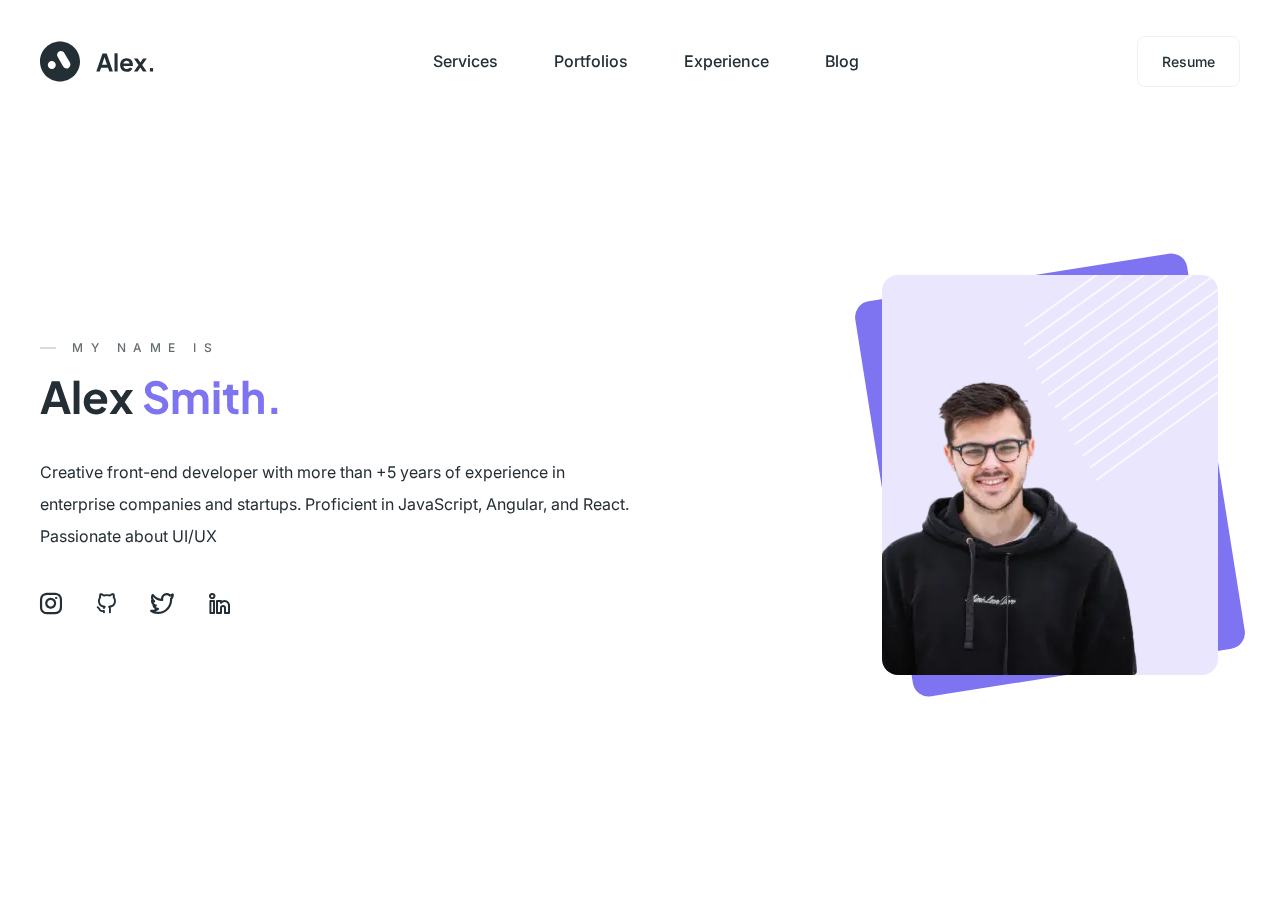
==== commit 8b755667: "third" ====
--- a/home.html
+++ b/home.html
@@ -30,7 +30,8 @@
 					<nav class="menu__body">
 						<ul class="menu__list">
 							<li class="menu__item"><a data-goto=".services" href="" class="menu__link">Services</a></li>
-							<li class="menu__item"><a data-goto=".portfolio" href="" class="menu__link">Portfolios</a></li>
+							<li class="menu__item"><a data-goto=".portfolio" href="" class="menu__link">Portfolios</a>
+							</li>
 							<li class="menu__item"><a data-goto=".carer" href="" class="menu__link">Experience</a></li>
 							<li class="menu__item"><a data-goto=".blog" href="" class="menu__link">Blog</a></li>
 						</ul>
@@ -49,7 +50,7 @@
 			</div>
 		</header>
 		<main class="page">
-			<!-- <section data-fp-section class="page__main main-section">
+			<section data-fp-section class="page__main main-section">
 				<div class="main-section__container">
 
 					<div class="main-section__content">
@@ -76,7 +77,10 @@
 					<div class="main-section__decor decor-main-section">
 						<div class="decor-main-section__box">
 							<div class="decor-main-section__image">
-								<picture><source srcset="img/main/picture.webp" type="image/webp"><img class="decor-main-section__picture" src="img/main/picture.png" alt="picture"></picture>
+								<picture>
+									<source srcset="img/main/picture.webp" type="image/webp"><img
+										class="decor-main-section__picture" src="img/main/picture.png" alt="picture">
+								</picture>
 							</div>
 						</div>
 					</div>
@@ -313,7 +317,11 @@
 					</div>
 					<div class="blog__cards">
 						<div class="card-blog">
-							<a href="#" class="card-blog__picture-ibg"><picture><source srcset="img/Blog/pic1.webp" type="image/webp"><img src="img/Blog/pic1.jpg" alt=""></picture></a>
+							<a href="#" class="card-blog__picture-ibg">
+								<picture>
+									<source srcset="img/Blog/pic1.webp" type="image/webp"><img src="img/Blog/pic1.jpg"
+										alt=""></picture>
+							</a>
 							<article class="card-blog__content">
 								<a href="#" class="card-blog__title">How to prototype in figma
 								</a>
@@ -328,7 +336,11 @@
 
 						</div>
 						<div class="card-blog">
-							<a href="#" class="card-blog__picture-ibg"><picture><source srcset="img/Blog/pic2.webp" type="image/webp"><img src="img/Blog/pic2.jpg" alt=""></picture></a>
+							<a href="#" class="card-blog__picture-ibg">
+								<picture>
+									<source srcset="img/Blog/pic2.webp" type="image/webp"><img src="img/Blog/pic2.jpg"
+										alt=""></picture>
+							</a>
 							<article class="card-blog__content">
 								<a href="#" class="card-blog__title">Being more productive with Notion.
 								</a>
@@ -342,7 +354,11 @@
 							</article>
 						</div>
 						<div class="card-blog">
-							<a href="#" class="card-blog__picture-ibg"><picture><source srcset="img/Blog/pic3.webp" type="image/webp"><img src="img/Blog/pic3.jpg" alt=""></picture></a>
+							<a href="#" class="card-blog__picture-ibg">
+								<picture>
+									<source srcset="img/Blog/pic3.webp" type="image/webp"><img src="img/Blog/pic3.jpg"
+										alt=""></picture>
+							</a>
 							<article class="card-blog__content">
 								<a href="#" class="card-blog__title">Beginners guide to adobe illustrator
 								</a>
@@ -370,7 +386,10 @@
 					</div>
 					<div class="testimonials__items">
 						<div class="testimonials__item item-testimonials ">
-							<div class="item-testimonials__avatar-ibg"><picture><source srcset="img/testimonials/Avatar1.webp" type="image/webp"><img src="img/testimonials/Avatar1.jpg" alt=""></picture>
+							<div class="item-testimonials__avatar-ibg">
+								<picture>
+									<source srcset="img/testimonials/Avatar1.webp" type="image/webp"><img
+										src="img/testimonials/Avatar1.jpg" alt=""></picture>
 							</div>
 							<div class="item-testimonials__text text">We were very pleased to hear how you resolved our
 								website's
@@ -380,7 +399,10 @@
 							<div class="item-testimonials__profession date">Designer</div>
 						</div>
 						<div class="testimonials__item item-testimonials ">
-							<div class="item-testimonials__avatar-ibg"><picture><source srcset="img/testimonials/Avatar2.webp" type="image/webp"><img src="img/testimonials/Avatar2.jpg" alt=""></picture>
+							<div class="item-testimonials__avatar-ibg">
+								<picture>
+									<source srcset="img/testimonials/Avatar2.webp" type="image/webp"><img
+										src="img/testimonials/Avatar2.jpg" alt=""></picture>
 							</div>
 							<div class="item-testimonials__text text">I’m glad I decided to work with you. The project
 								was delivered on time with all the requirements.
@@ -391,7 +413,10 @@
 							<div class="item-testimonials__profession date">Developer</div>
 						</div>
 						<div class="testimonials__item item-testimonials ">
-							<div class="item-testimonials__avatar-ibg"><picture><source srcset="img/testimonials/Avatar3.webp" type="image/webp"><img src="img/testimonials/Avatar3.jpg" alt=""></picture>
+							<div class="item-testimonials__avatar-ibg">
+								<picture>
+									<source srcset="img/testimonials/Avatar3.webp" type="image/webp"><img
+										src="img/testimonials/Avatar3.jpg" alt=""></picture>
 							</div>
 							<div class="item-testimonials__text text">The management of our projects was always faced
 								with difficulties, but you handled these well.
@@ -467,7 +492,7 @@
 						</div>
 					</div>
 				</div>
-			</section> -->
+			</section>
 
 
 		</main>
@@ -479,13 +504,18 @@
 					<div class="contact__left">
 						<form class="contact__form form" action="">
 							<div class="form__item">
-								<input data-required data-placeholder-nohide autocomplete="off" placeholder="Name" type="text" name="form[]" data-error="Введите имя" data-value="" class=" form__input">
+								<input data-required data-placeholder-nohide autocomplete="off" placeholder="Name"
+									type="text" name="form[]" data-error="Введите имя" data-value=""
+									class=" form__input">
 							</div>
 							<div class="form__item">
-								<input data-required="email" data-placeholder-nohide autocomplete="off" type="mail" placeholder="Email" name="form[]" data-error="Введен не верный E-mail" data-value="" class="form__input">
+								<input data-required="email" data-placeholder-nohide autocomplete="off" type="mail"
+									placeholder="Email" name="form[]" data-error="Введен не верный E-mail" data-value=""
+									class="form__input">
 							</div>
 							<div class="form__item">
-								<textarea data-placeholder-nohide autocomplete="off" placeholder="Message" name="form[]" data-value="" class="form__input"></textarea>
+								<textarea data-placeholder-nohide autocomplete="off" placeholder="Message" name="form[]"
+									data-value="" class="form__input"></textarea>
 							</div>
 							<button type="submit" class="form__button">Send Message</button>
 						</form>
